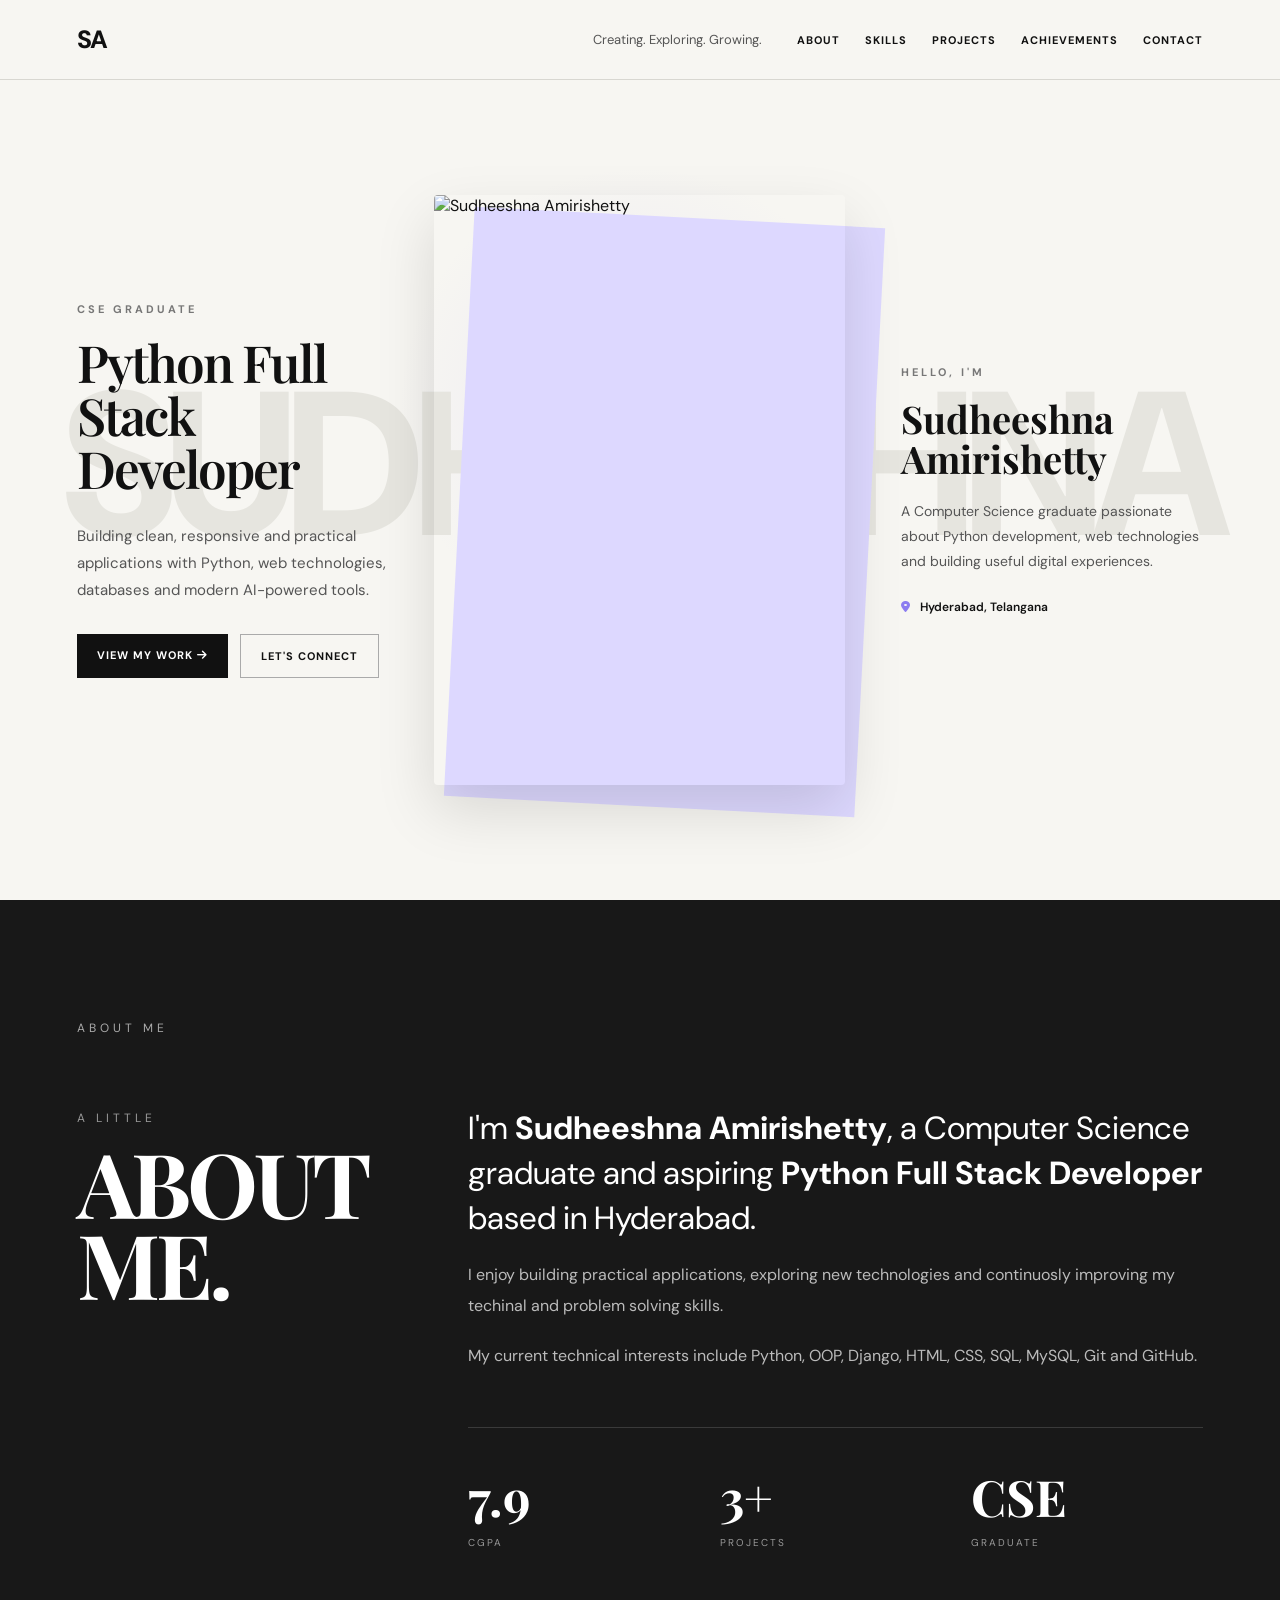
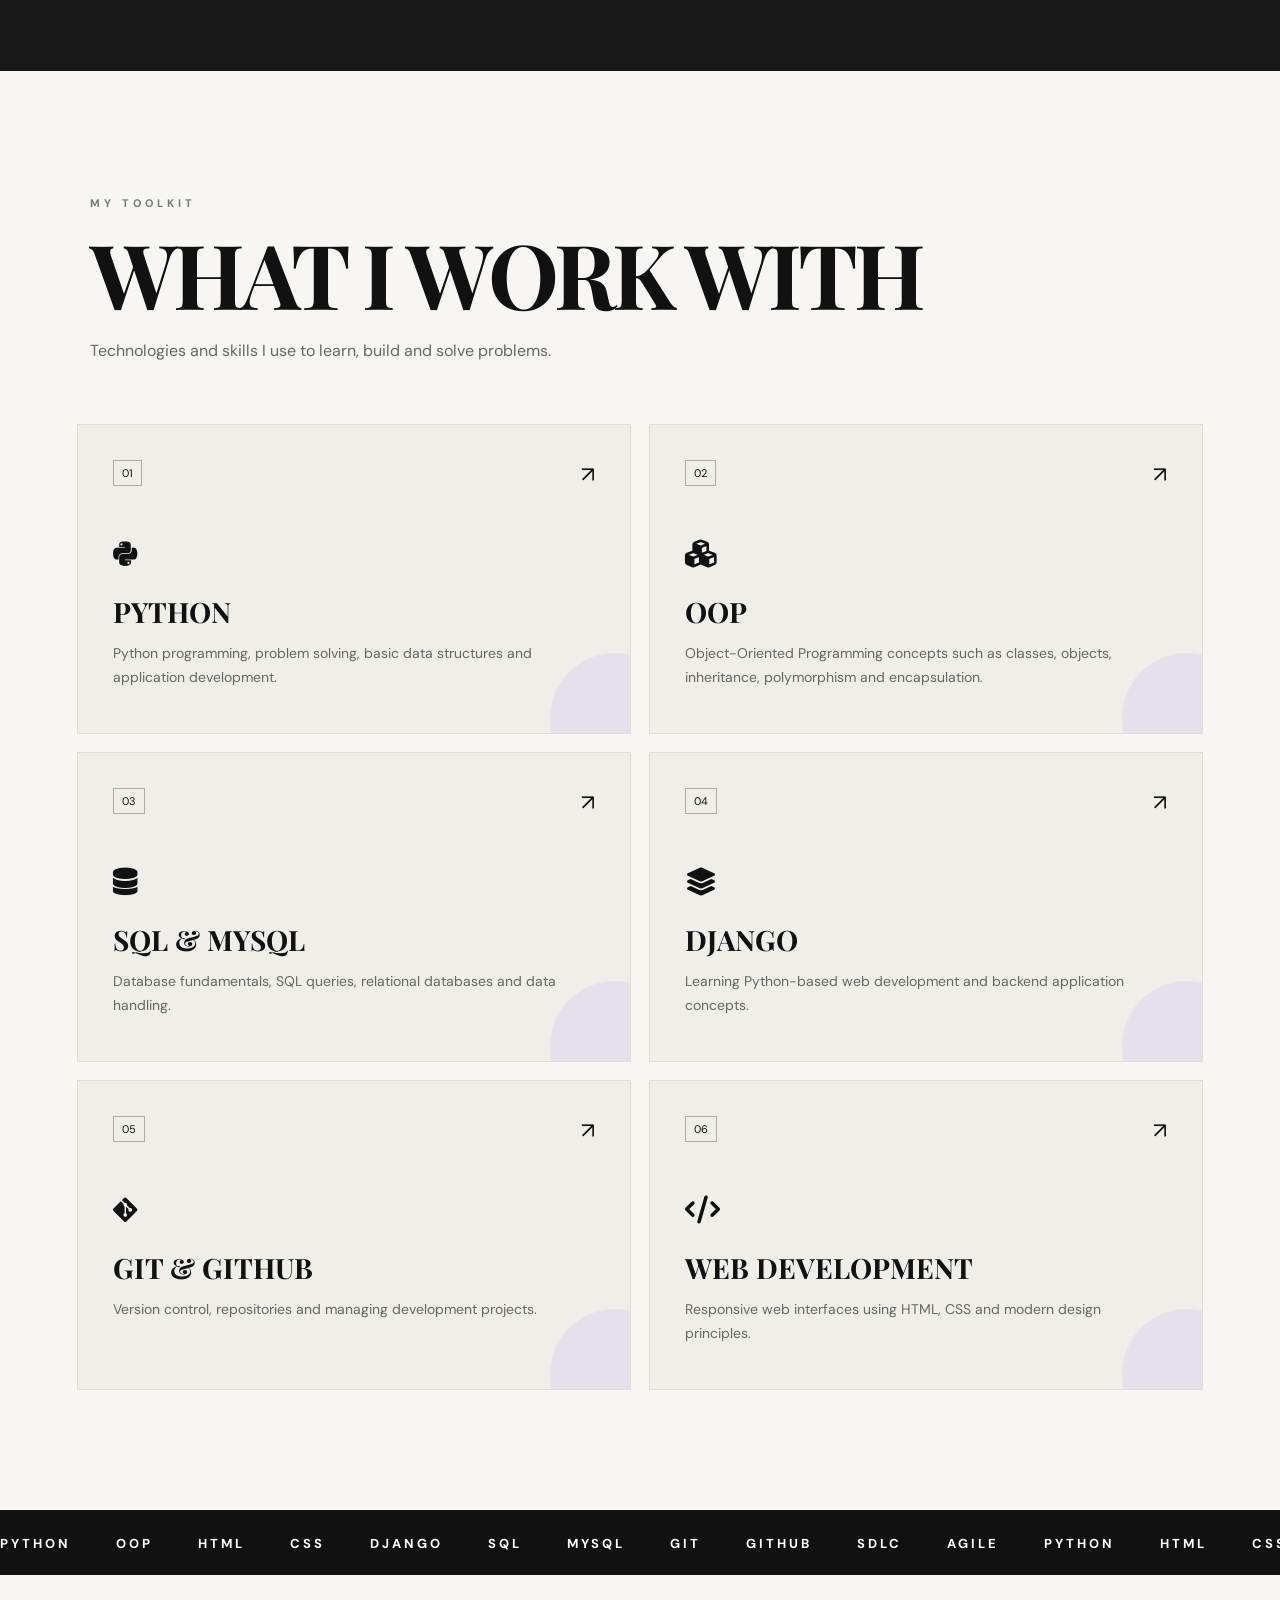
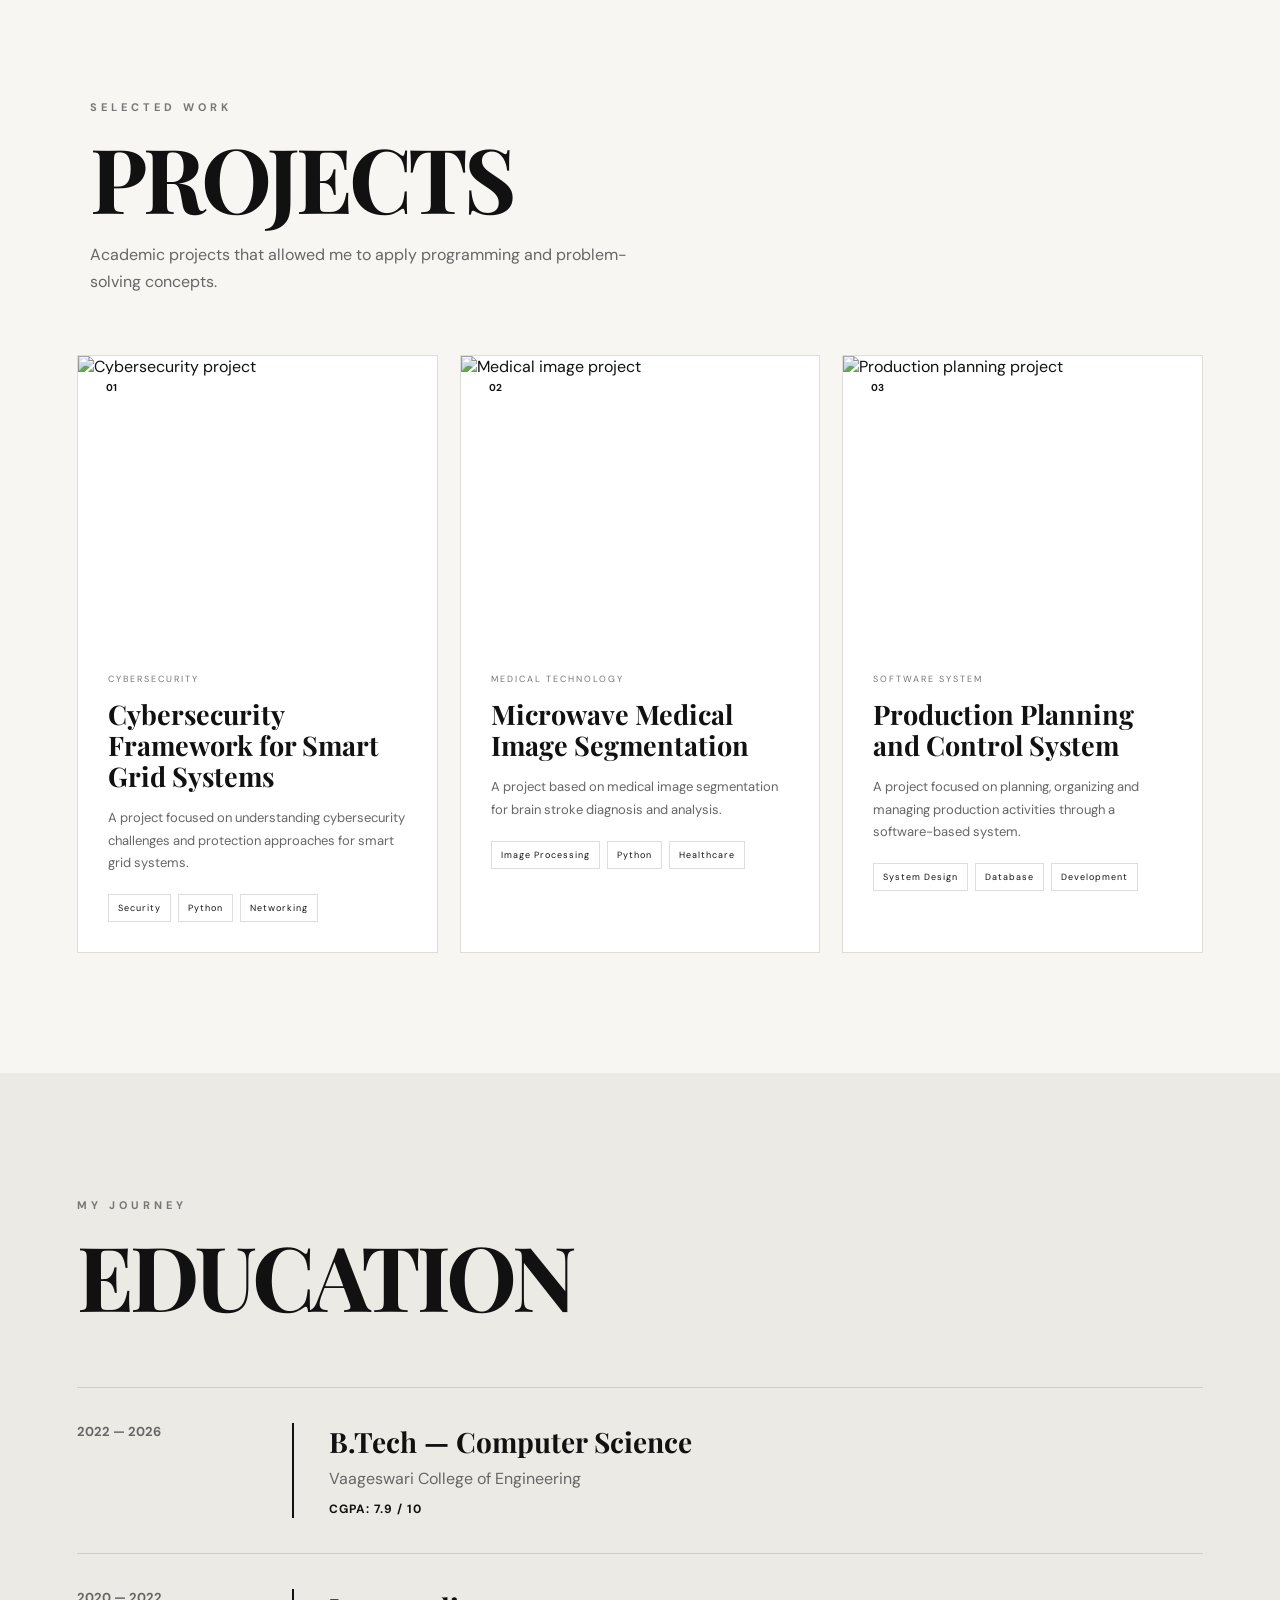
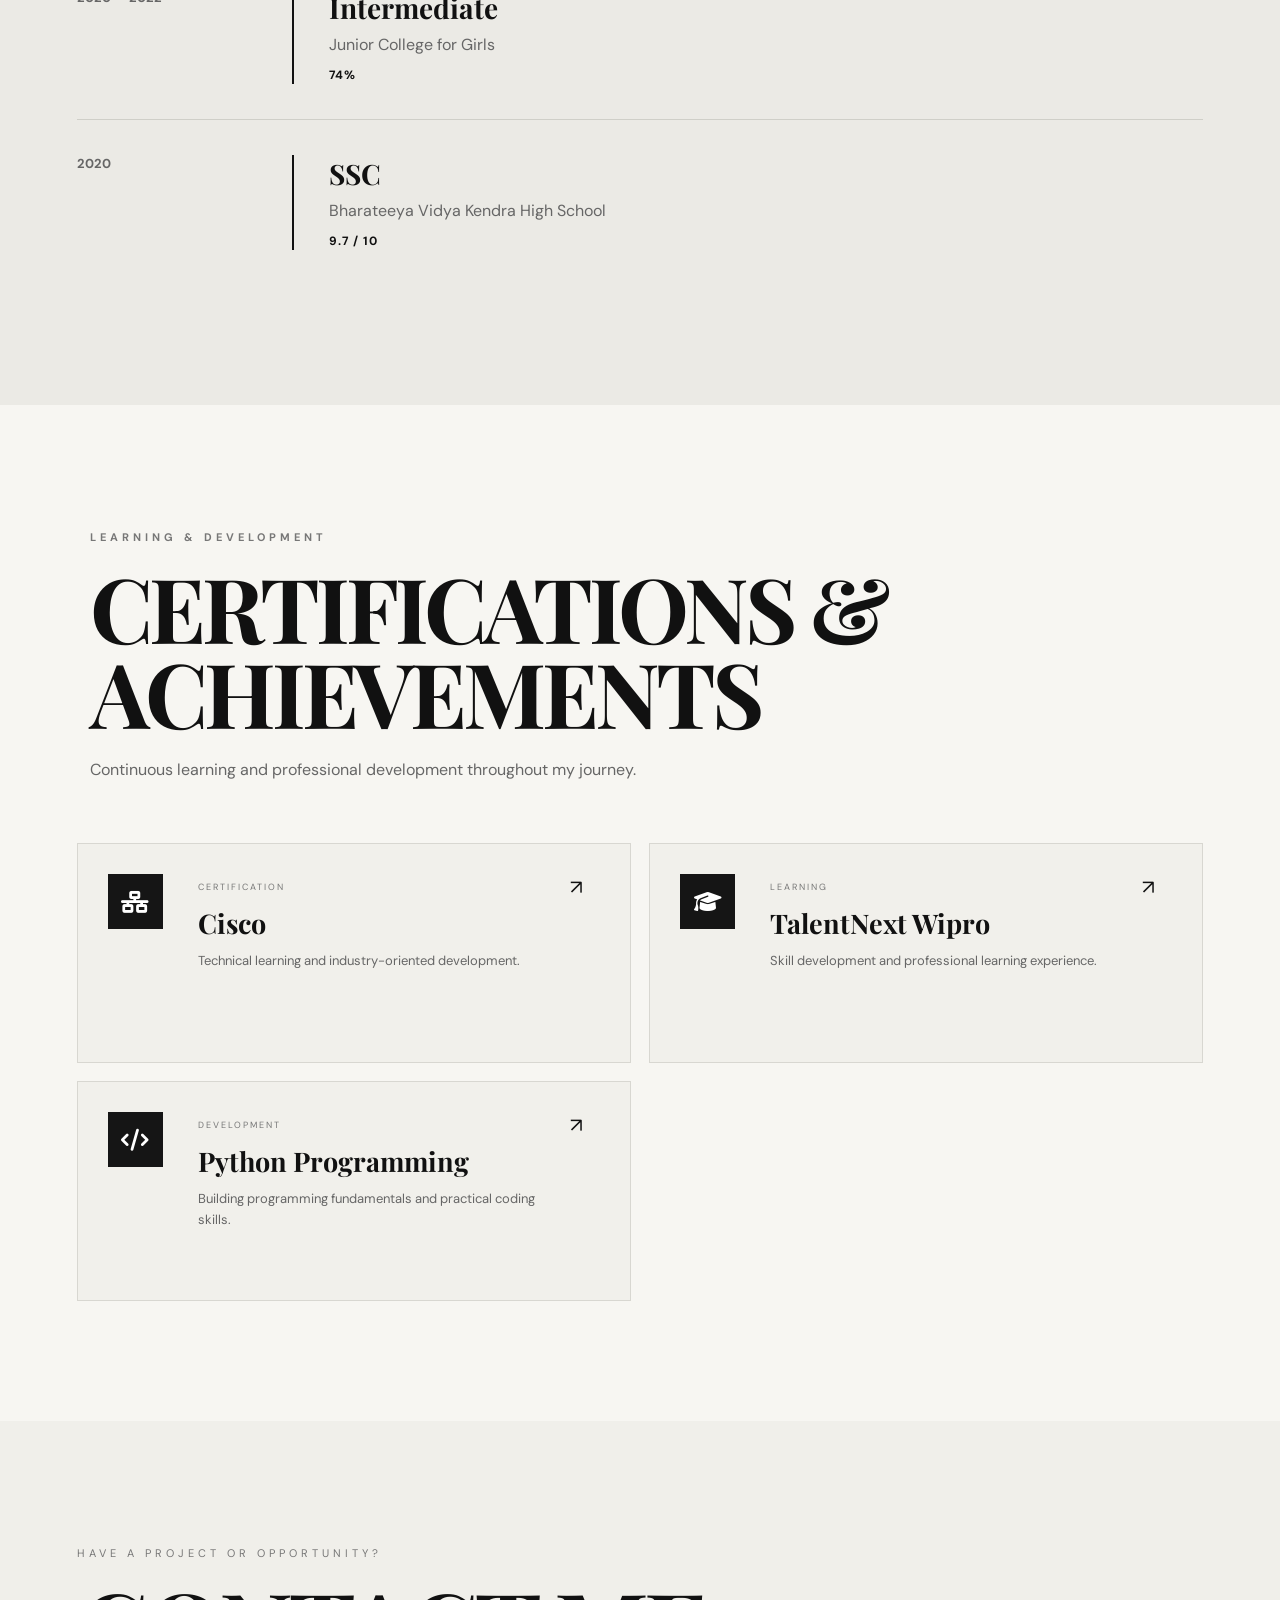
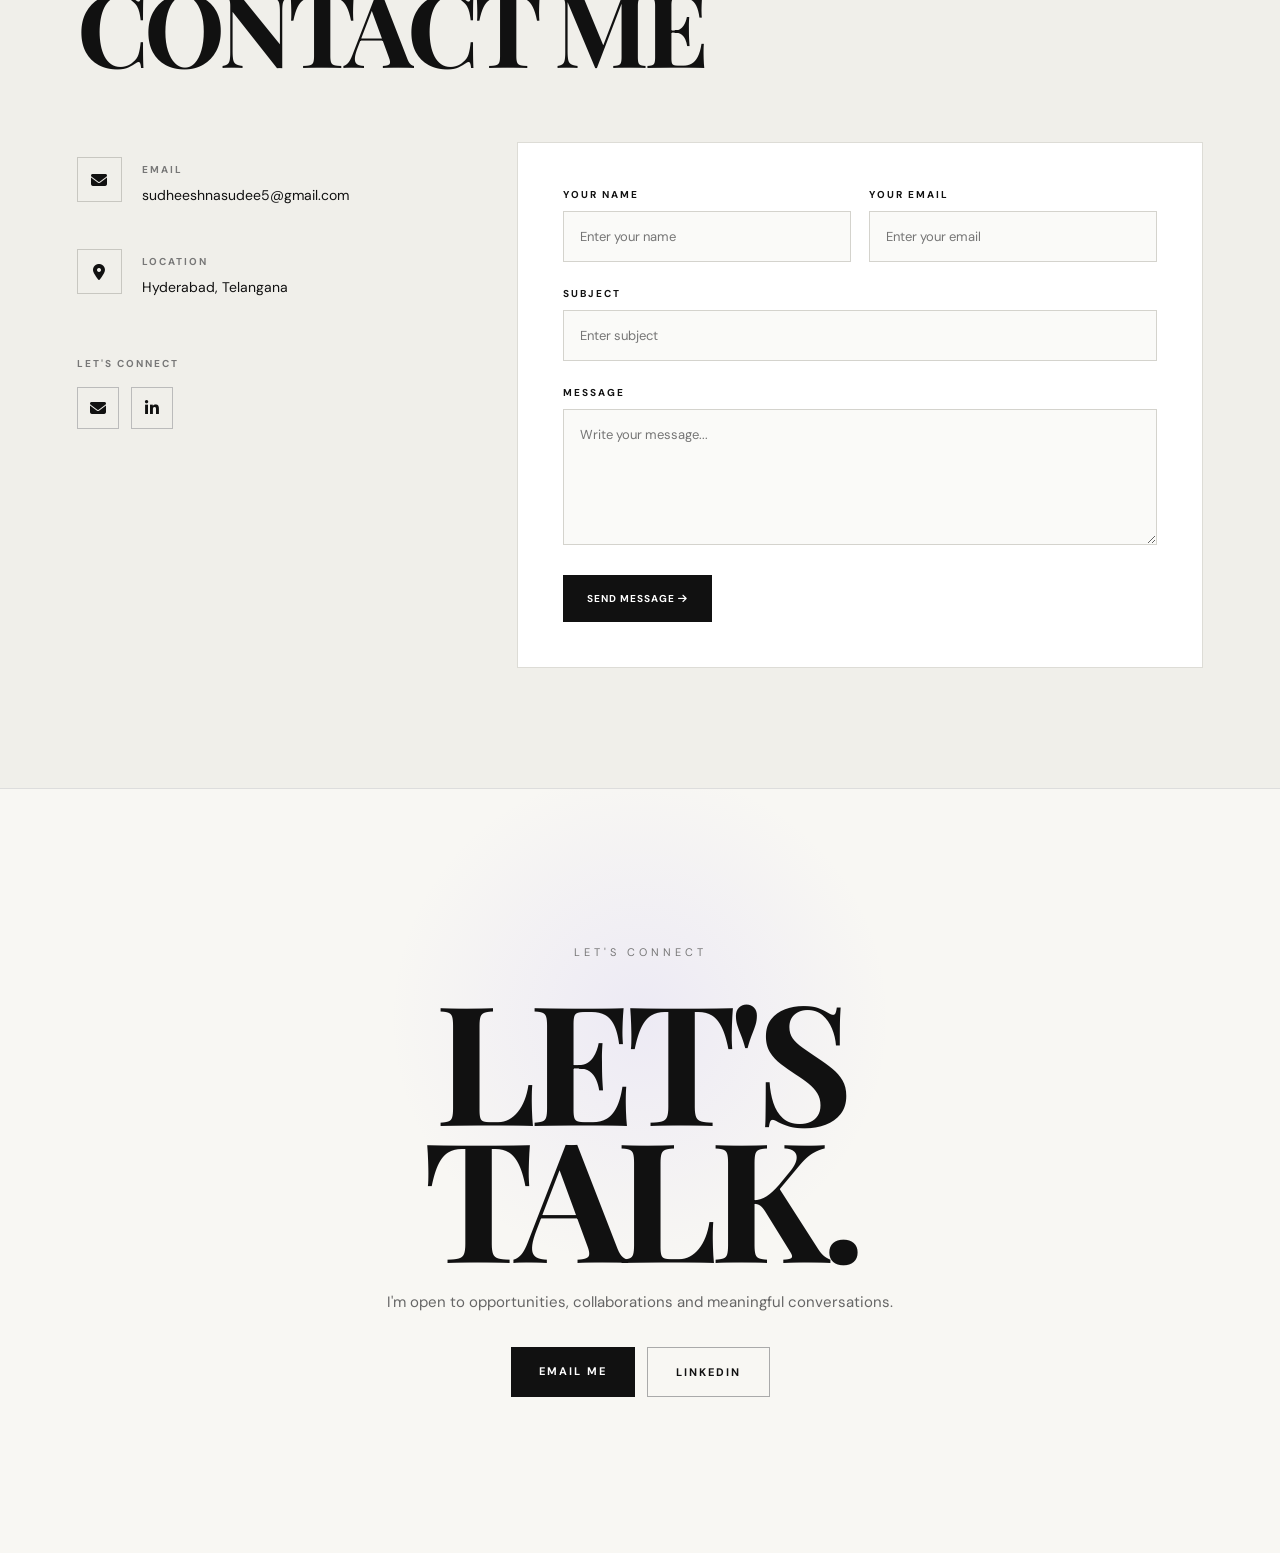
==== index.html @ 381ff226 "Rename Index.html to index.html" ====
<!DOCTYPE html>
<html lang="en">

<head>
    <meta charset="UTF-8">

    <meta name="viewport"
          content="width=device-width, initial-scale=1.0">

    <meta name="description"
          content="Sudheeshna Amirishetty - CSE Graduate and Python Full Stack Developer Portfolio">

    <title>Sudheeshna Amirishetty | Portfolio</title>

    <!-- Professional Google Fonts -->
    <link rel="preconnect" href="https://fonts.googleapis.com">
    <link rel="preconnect" href="https://fonts.gstatic.com" crossorigin>

    <link href="https://fonts.googleapis.com/css2?family=DM+Sans:wght@400;500;600;700&family=Playfair+Display:wght@500;600;700&display=swap"
          rel="stylesheet">

    <!-- Icons -->
    <link rel="stylesheet"
          href="https://cdnjs.cloudflare.com/ajax/libs/font-awesome/6.5.2/css/all.min.css">

    <!-- CSS -->
    <link rel="stylesheet" href="style.css">
</head>


<body>


<!-- =========================================================
     WELCOME SCREEN
========================================================= -->

<div class="welcome-screen">

    <div class="welcome-content">

        <span class="welcome-small">
            HELLO THERE
        </span>

        <h1>
            WELCOME
        </h1>

        <p>
            TO MY DIGITAL WORLD
        </p>

        <div class="welcome-line"></div>

    </div>

</div>



<!-- =========================================================
     NAVIGATION
========================================================= -->

<header class="navbar">

    <div class="logo">
        SA
    </div>

    <div class="nav-tagline">
        Creating. Exploring. Growing.
    </div>

    <nav>

        <a href="#about">
            ABOUT
        </a>

        <a href="#skills">
            SKILLS
        </a>

        <a href="#projects">
            PROJECTS
        </a>

        <a href="#certifications">
            ACHIEVEMENTS
        </a>

        <a href="#contact">
            CONTACT
        </a>

    </nav>

</header>



<main>


<!-- =========================================================
     HERO
========================================================= -->

<section class="hero" id="home">

    <div class="hero-background-name">
        SUDHEESHNA
    </div>


    <div class="hero-left">

        <span class="eyebrow">
            CSE GRADUATE
        </span>

        <h2>
            Python Full Stack
            <br>
            Developer
        </h2>

        <p>
            Building clean, responsive and practical 
            applications with Python, web technologies, databases and
            modern AI-powered tools.
        </p>

        <div class="hero-buttons">

            <a href="#projects" class="primary-button">
                VIEW MY WORK
                <i class="fa-solid fa-arrow-right"></i>
            </a>

            <a href="#contact" class="outline-button">
                LET'S CONNECT
            </a>

        </div>

    </div>



    <!-- YOUR PHOTO -->

    <div class="hero-photo">

        <div class="photo-decoration"></div>

        <img src="images/profile.jpg"
             alt="Sudheeshna Amirishetty">

    </div>



    <div class="hero-right">

        <span class="hello-text">
            HELLO, I'M
        </span>

        <h3>
            Sudheeshna
            <br>
            Amirishetty
        </h3>

        <p>
            A Computer Science graduate passionate about
            Python development, web technologies and
            building useful digital experiences.
        </p>

        <div class="location">

            <i class="fa-solid fa-location-dot"></i>

            <span>
                Hyderabad, Telangana
            </span>

        </div>

    </div>

</section>



<!-- =========================================================
     ABOUT
========================================================= -->

<section class="about section-dark" id="about">

    <div class="section-label">
        ABOUT ME
    </div>


    <div class="about-content">

        <div class="about-title">

            <span>
                A LITTLE
            </span>

            <h2>
                ABOUT
                <br>
                ME.
            </h2>

        </div>


        <div class="about-text">

            <p class="about-main">

                I'm <strong>Sudheeshna Amirishetty</strong>,
                a Computer Science graduate and aspiring
                <strong>Python Full Stack Developer</strong>
                based in Hyderabad.

            </p>

            <p>

                I enjoy building practical applications,
                exploring new technologies and continuosly
                improving my techinal and problem solving skills.
            
            </p>

            <p>

                My current technical interests include
                Python, OOP, Django, HTML, CSS, SQL, MySQL,
                Git and GitHub.

            </p>


            <div class="about-stats">

                <div class="stat">

                    <strong>
                        7.9
                    </strong>

                    <span>
                        CGPA
                    </span>

                </div>


                <div class="stat">

                    <strong>
                        3+
                    </strong>

                    <span>
                        PROJECTS
                    </span>

                </div>


                <div class="stat">

                    <strong>
                        CSE
                    </strong>

                    <span>
                        GRADUATE
                    </span>

                </div>

            </div>

        </div>

    </div>

</section>



<!-- =========================================================
     WHAT I WORK WITH
========================================================= -->

<section class="skills section-light" id="skills">

    <div class="section-heading">

        <span>
            MY TOOLKIT
        </span>

        <h2>
            WHAT I WORK WITH
        </h2>

        <p>
            Technologies and skills I use to learn,
            build and solve problems.
        </p>

    </div>


    <div class="skills-grid">


        <article class="skill-card">

            <div class="card-number">
                01
            </div>

            <div class="skill-icon">
                <i class="fa-brands fa-python"></i>
            </div>

            <h3>
                PYTHON
            </h3>

            <p>
                Python programming, problem solving,
                basic data structures and application
                development.
            </p>

            <span class="card-arrow">
                ↗
            </span>

        </article>



        <article class="skill-card">

    <div class="card-number">
        02
    </div>

    <div class="skill-icon">
        <i class="fa-solid fa-cubes"></i>
    </div>

    <h3>
        OOP
    </h3>

    <p>
        Object-Oriented Programming concepts
        such as classes, objects, inheritance,
        polymorphism and encapsulation.
    </p>

    <span class="card-arrow">
        ↗
    </span>

</article>
        
        <article class="skill-card">

            <div class="card-number">
                03
            </div>

            <div class="skill-icon">
                <i class="fa-solid fa-database"></i>
            </div>

            <h3>
                SQL & MYSQL
            </h3>

            <p>
                Database fundamentals, SQL queries,
                relational databases and data handling.
            </p>

            <span class="card-arrow">
                ↗
            </span>

        </article>



        <article class="skill-card">

            <div class="card-number">
                04
            </div>

            <div class="skill-icon">
                <i class="fa-solid fa-layer-group"></i>
            </div>

            <h3>
                DJANGO
            </h3>

            <p>
                Learning Python-based web development
                and backend application concepts.
            </p>

            <span class="card-arrow">
                ↗
            </span>

        </article>



        <article class="skill-card">

            <div class="card-number">
                05
            </div>

            <div class="skill-icon">
                <i class="fa-brands fa-git-alt"></i>
            </div>

            <h3>
                GIT & GITHUB
            </h3>

            <p>
                Version control, repositories and
                managing development projects.
            </p>

            <span class="card-arrow">
                ↗
            </span>

        </article>



        <article class="skill-card">

            <div class="card-number">
                06
            </div>

            <div class="skill-icon">
                <i class="fa-solid fa-code"></i>
            </div>

            <h3>
                WEB DEVELOPMENT
            </h3>

            <p>
                Responsive web interfaces using HTML,
                CSS and modern design principles.
            </p>

            <span class="card-arrow">
                ↗
            </span>

        </article>
    
    </div>

</section>



<!-- =========================================================
     SKILLS MARQUEE
========================================================= -->

<section class="tech-strip">

    <div class="marquee">

        <span>PYTHON</span>
        <span>OOP</span>
        <span>HTML</span>
        <span>CSS</span>
        <span>DJANGO</span>
        <span>SQL</span>
        <span>MYSQL</span>
        <span>GIT</span>
        <span>GITHUB</span>
        <span>SDLC</span>
        <span>AGILE</span>

        <span>PYTHON</span>
        <span>HTML</span>
        <span>CSS</span>
        <span>DJANGO</span>
        <span>SQL</span>
        <span>MYSQL</span>

    </div>

</section>



<!-- =========================================================
     PROJECTS
========================================================= -->

<section class="projects section-light" id="projects">

    <div class="section-heading">

        <span>
            SELECTED WORK
        </span>

        <h2>
            PROJECTS
        </h2>

        <p>
            Academic projects that allowed me to apply
            programming and problem-solving concepts.
        </p>

    </div>


    <div class="projects-grid">


        <!-- PROJECT 1 -->

        <article class="project-card">

            <div class="project-image">

                <img
                    src="https://images.unsplash.com/photo-1563013544-824ae1b704d3?auto=format&fit=crop&w=1200&q=80"
                    alt="Cybersecurity project">

                <span class="project-number">
                    01
                </span>

            </div>

            <div class="project-content">

                <span>
                    CYBERSECURITY
                </span>

                <h3>
                    Cybersecurity Framework
                    for Smart Grid Systems
                </h3>

                <p>
                    A project focused on understanding
                    cybersecurity challenges and protection
                    approaches for smart grid systems.
                </p>

                <div class="project-tags">

                    <span>
                        Security
                    </span>

                    <span>
                        Python
                    </span>

                    <span>
                        Networking
                    </span>

                </div>

            </div>

        </article>



        <!-- PROJECT 2 -->

        <article class="project-card">

            <div class="project-image">

                <img
                    src="https://images.unsplash.com/photo-1576091160399-112ba8d25d1d?auto=format&fit=crop&w=1200&q=80"
                    alt="Medical image project">

                <span class="project-number">
                    02
                </span>

            </div>

            <div class="project-content">

                <span>
                    MEDICAL TECHNOLOGY
                </span>

                <h3>
                    Microwave Medical Image
                    Segmentation
                </h3>

                <p>
                    A project based on medical image
                    segmentation for brain stroke diagnosis
                    and analysis.
                </p>

                <div class="project-tags">

                    <span>
                        Image Processing
                    </span>

                    <span>
                        Python
                    </span>

                    <span>
                        Healthcare
                    </span>

                </div>

            </div>

        </article>



        <!-- PROJECT 3 -->

        <article class="project-card">

            <div class="project-image">

                <img
                    src="https://images.unsplash.com/photo-1454165804606-c3d57bc86b40?auto=format&fit=crop&w=1200&q=80"
                    alt="Production planning project">

                <span class="project-number">
                    03
                </span>

            </div>

            <div class="project-content">

                <span>
                    SOFTWARE SYSTEM
                </span>

                <h3>
                    Production Planning
                    and Control System
                </h3>

                <p>
                    A project focused on planning,
                    organizing and managing production
                    activities through a software-based system.
                </p>

                <div class="project-tags">

                    <span>
                        System Design
                    </span>

                    <span>
                        Database
                    </span>

                    <span>
                        Development
                    </span>

                </div>

            </div>

        </article>

    </div>

</section>



<!-- =========================================================
     EDUCATION
========================================================= -->

<section class="education">

    <div class="education-inner">

        <div class="section-heading left-heading">

            <span>
                MY JOURNEY
            </span>

            <h2>
                EDUCATION
            </h2>

        </div>


        <div class="education-timeline">


            <div class="education-item">

                <div class="education-year">
                    2022 — 2026
                </div>

                <div class="education-line"></div>

                <div>

                    <h3>
                        B.Tech — Computer Science
                    </h3>

                    <p>
                        Vaageswari College of Engineering
                    </p>

                    <strong>
                        CGPA: 7.9 / 10
                    </strong>

                </div>

            </div>



            <div class="education-item">

                <div class="education-year">
                    2020 — 2022
                </div>

                <div class="education-line"></div>

                <div>

                    <h3>
                        Intermediate
                    </h3>

                    <p>
                        Junior College for Girls
                    </p>

                    <strong>
                        74%
                    </strong>

                </div>

            </div>



            <div class="education-item">

                <div class="education-year">
                    2020
                </div>

                <div class="education-line"></div>

                <div>

                    <h3>
                        SSC
                    </h3>

                    <p>
                        Bharateeya Vidya Kendra High School
                    </p>

                    <strong>
                        9.7 / 10
                    </strong>

                </div>

            </div>

        </div>

    </div>

</section>



<!-- =========================================================
     CERTIFICATIONS
========================================================= -->

<section class="certifications section-light" id="certifications">

    <div class="section-heading">

        <span>
            LEARNING & DEVELOPMENT
        </span>

        <h2>
            CERTIFICATIONS &
            <br>
            ACHIEVEMENTS
        </h2>

        <p>
            Continuous learning and professional development
            throughout my journey.
        </p>

    </div>


    <div class="certificate-grid">

        <!-- CISCO -->

        <article class="certificate-card">

            <div class="certificate-icon">
                <i class="fa-solid fa-network-wired"></i>
            </div>

            <div>

                <span>
                    CERTIFICATION
                </span>

                <h3>
                    Cisco
                </h3>

                <p>
                    Technical learning and industry-oriented
                    development.
                </p>

            </div>

            <span class="certificate-arrow">
                ↗
            </span>

        </article>



        <!-- TALENTNEXT WIPRO-->

        <article class="certificate-card">

            <div class="certificate-icon">
                <i class="fa-solid fa-graduation-cap"></i>
            </div>

            <div>

                <span>
                    LEARNING
                </span>

                <h3>
                    TalentNext Wipro
                </h3>

                <p>
                    Skill development and professional
                    learning experience.
                </p>

            </div>

            <span class="certificate-arrow">
                ↗
            </span>

        </article>



        <!-- PYTHON -->

        <article class="certificate-card">

            <div class="certificate-icon">
                <i class="fa-solid fa-code"></i>
            </div>

            <div>

                <span>
                    DEVELOPMENT
                </span>

                <h3>
                    Python Programming
                </h3>

                <p>
                    Building programming fundamentals and
                    practical coding skills.
                </p>

            </div>

            <span class="certificate-arrow">
                ↗
            </span>

        </article>

    </div>

</section>



<!-- =========================================================
     CONTACT
========================================================= -->

<section class="contact-section" id="contact">

    <div class="contact-heading">

        <span>
            HAVE A PROJECT OR OPPORTUNITY?
        </span>

        <h2>
            CONTACT ME
        </h2>

    </div>


    <div class="contact-container">


        <!-- CONTACT INFORMATION -->

        <div class="contact-info">


            <div class="contact-item">

                <div class="contact-icon">
                    <i class="fa-solid fa-envelope"></i>
                </div>

                <div>

                    <span>
                        EMAIL
                    </span>

                    <p>
                        <a href="mailto:sudheeshnasudee5@gmail.com">
                            sudheeshnasudee5@gmail.com
                        </a>
                    </p>

                </div>

            </div>

            <div class="contact-item">

                <div class="contact-icon">
                    <i class="fa-solid fa-location-dot"></i>
                </div>

                <div>

                    <span>
                        LOCATION
                    </span>

                    <p>
                        Hyderabad, Telangana
                    </p>

                </div>

            </div>



            <!-- SOCIAL LINKS -->

            <div class="social-area">

                <span>
                    LET'S CONNECT
                </span>

                <div class="social-links">

                    <a href="mailto:sudheeshnasudee5@gmail.com"
                       aria-label="Email">

                        <i class="fa-solid fa-envelope"></i>

                    </a>


                    <a href="https://www.linkedin.com/in/amirishetty-sudheeshna-00aa143a2"
                       target="_blank"
                       aria-label="LinkedIn">

                        <i class="fa-brands fa-linkedin-in"></i>

                    </a>

                </div>

            </div>

        </div>



        <!-- CONTACT FORM -->

        <div class="contact-form-box">

            <form action="mailto:sudheeshnasudee5@gmail.com"
                  method="post"
                  enctype="text/plain">


                <div class="form-row">

                    <div class="form-group">

                        <label>
                            YOUR NAME
                        </label>

                        <input type="text"
                               name="name"
                               placeholder="Enter your name"
                               required>

                    </div>


                    <div class="form-group">

                        <label>
                            YOUR EMAIL
                        </label>

                        <input type="email"
                               name="email"
                               placeholder="Enter your email"
                               required>

                    </div>

                </div>



                <div class="form-group">

                    <label>
                        SUBJECT
                    </label>

                    <input type="text"
                           name="subject"
                           placeholder="Enter subject"
                           required>

                </div>



                <div class="form-group">

                    <label>
                        MESSAGE
                    </label>

                    <textarea name="message"
                              rows="6"
                              placeholder="Write your message..."
                              required></textarea>

                </div>



                <button type="submit"
                        class="send-button">

                    SEND MESSAGE
                    <i class="fa-solid fa-arrow-right"></i>

                </button>

            </form>

        </div>

    </div>

</section>



<!-- =========================================================
     CONNECTION
========================================================= -->

<section class="connection">

    <span class="connection-small">
        LET'S CONNECT
    </span>

    <h2>
        LET'S<br>
        TALK.
    </h2>

    <p>
        I'm open to opportunities, collaborations
        and meaningful conversations.
    </p>


    <div class="connection-buttons">

        <a href="mailto:sudheeshnasudee5@gmail.com"
           class="connection-button">

            EMAIL ME

        </a>


        <a href="https://www.linkedin.com/in/amirishetty-sudheeshna-00aa143a2"
           target="_blank"
           class="connection-outline">

            LINKEDIN

        </a>

    </div>

</section>



</main>

</body>

</html>
---- style.css ----
/* =========================================================
   ROOT
========================================================= */

:root {

    --white: #ffffff;

    --cream: #f7f6f2;

    --soft: #efeee9;

    --light: #e8e7e2;

    --black: #111111;

    --dark: #171717;

    --gray: #666666;

    --border: #d8d7d1;

    --accent: #9b8cff;

    --accent-soft: #ddd8ff;

    --serif: "Playfair Display", Georgia, serif;

    --sans: "DM Sans", Arial, sans-serif;

}



/* =========================================================
   RESET
========================================================= */

* {

    margin: 0;

    padding: 0;

    box-sizing: border-box;

}



html {

    scroll-behavior: smooth;

}



body {

    font-family: var(--sans);

    background: var(--cream);

    color: var(--black);

    overflow-x: hidden;

}



img {

    max-width: 100%;

    display: block;

}



a {

    color: inherit;

    text-decoration: none;

}



button,
input,
textarea {

    font-family: inherit;

}



/* =========================================================
   WELCOME SCREEN
========================================================= */

.welcome-screen {

    position: fixed;

    inset: 0;

    z-index: 9999;

    background: #f8f7f3;

    display: flex;

    align-items: center;

    justify-content: center;

    animation: welcomeOut 0.5s ease forwards;

    animation-delay: 2.0s;

}



.welcome-content {

    text-align: center;

    animation: welcomeIn 1s ease;

}



.welcome-small {

    display: block;

    font-size: 11px;

    letter-spacing: 5px;

    margin-bottom: 20px;

    color: #555;

}



.welcome-content h1 {

    font-family: var(--serif);

    font-size: clamp(60px, 10vw, 145px);

    font-weight: 600;

    line-height: 0.9;

    letter-spacing: -5px;

}



.welcome-content p {

    margin-top: 25px;

    letter-spacing: 7px;

    font-size: 12px;

    color: #555;

}



.welcome-line {

    width: 90px;

    height: 1px;

    background: #222;

    margin: 25px auto 0;

    animation: lineGrow 1s ease forwards;

}



@keyframes welcomeIn {

    from {

        opacity: 0;

        transform: translateY(20px);

    }

    to {

        opacity: 1;

        transform: translateY(0);

    }

}



@keyframes lineGrow {

    from {

        width: 0;

    }

    to {

        width: 90px;

    }

}



@keyframes welcomeOut {

    to {

        opacity: 0;

        visibility: hidden;

        pointer-events: none;

    }

}



/* =========================================================
   NAVBAR
========================================================= */

.navbar {

    height: 80px;

    display: flex;

    align-items: center;

    justify-content: space-between;

    padding: 0 6vw;

    border-bottom: 1px solid var(--border);

    background: rgba(247,246,242,0.94);

    position: sticky;

    top: 0;

    z-index: 100;

    backdrop-filter: blur(12px);

}



.logo {

    font-size: 25px;

    font-weight: 800;

    letter-spacing: -2px;

}



.nav-tagline {

    font-size: 13px;

    color: #555;

    margin-left: auto;

    margin-right: 35px;

}



.navbar nav {

    display: flex;

    gap: 25px;

}



.navbar nav a {

    font-size: 11px;

    font-weight: 700;

    letter-spacing: 1px;

    position: relative;

}



.navbar nav a::after {

    content: "";

    position: absolute;

    left: 0;

    bottom: -6px;

    width: 0;

    height: 1px;

    background: #111;

    transition: 0.3s;

}



.navbar nav a:hover::after {

    width: 100%;

}



/* =========================================================
   HERO
========================================================= */

.hero {

    min-height: calc(100vh - 80px);

    position: relative;

    display: grid;

    grid-template-columns: 1fr 1.15fr 1fr;

    align-items: center;

    padding: 70px 6vw;

    overflow: hidden;

    background:

        radial-gradient(
            circle at 50% 40%,
            rgba(155,140,255,0.13),
            transparent 30%
        ),

        var(--cream);

}



.hero-background-name {

    position: absolute;

    top: 47%;

    left: 50%;

    transform: translate(-50%, -50%);

    font-size: clamp(90px, 16vw, 250px);

    font-weight: 800;

    letter-spacing: -12px;

    white-space: nowrap;

    color: #e6e5df;

    z-index: 0;

    user-select: none;

    animation: nameFloat 8s ease-in-out infinite;

}



@keyframes nameFloat {

    0%,
    100% {

        transform: translate(-50%, -50%);

    }

    50% {

        transform: translate(-50%, calc(-50% - 10px));

    }

}



.hero-left,
.hero-right,
.hero-photo {

    position: relative;

    z-index: 2;

}



.hero-left {

    padding-right: 30px;

    animation: slideLeft 1s ease 1.5s both;

}



.eyebrow,
.hello-text {

    display: block;

    font-size: 11px;

    font-weight: 700;

    letter-spacing: 3px;

    color: #777;

    margin-bottom: 20px;

}



.hero-left h2 {

    font-family: var(--serif);

    font-size: clamp(38px, 4vw, 64px);

    line-height: 1.03;

    font-weight: 600;

    letter-spacing: -2px;

}



.hero-left p {

    max-width: 390px;

    margin-top: 28px;

    color: #555;

    font-size: 15px;

    line-height: 1.8;

}



.hero-buttons {

    display: flex;

    flex-wrap: wrap;

    gap: 12px;

    margin-top: 30px;

}



.primary-button,
.outline-button {

    padding: 14px 20px;

    font-size: 11px;

    font-weight: 700;

    letter-spacing: 1px;

    transition: 0.3s;

}



.primary-button {

    background: #111;

    color: white;

}



.primary-button:hover {

    transform: translateY(-4px);

    box-shadow: 0 12px 30px rgba(0,0,0,0.15);

}



.outline-button {

    border: 1px solid #aaa;

}



.outline-button:hover {

    background: #111;

    color: white;

}



.hero-photo {

    width: min(420px, 100%);

    margin: auto;

    animation: photoIn 1.1s ease 1.5s both;

}



.hero-photo img {

    width: 100%;

    height: 590px;

    object-fit: cover;

    object-position: center;

    filter: grayscale(12%);

    position: relative;

    z-index: 2;

    border-radius: 4px;

    box-shadow: 0 25px 60px rgba(0,0,0,0.13);

}



.photo-decoration {

    position: absolute;

    width: 100%;

    height: 100%;

    background: var(--accent-soft);

    top: 22px;

    left: 25px;

    z-index: 1;

    transform: rotate(3deg);

}



.hero-right {

    padding-left: 55px;

    animation: slideRight 1s ease 1.5s both;

}



.hero-right h3 {

    font-family: var(--serif);

    font-size: 38px;

    line-height: 1.05;

}



.hero-right p {

    color: #555;

    font-size: 14px;

    line-height: 1.8;

    margin-top: 20px;

    max-width: 330px;

}



.location {

    display: flex;

    align-items: center;

    gap: 10px;

    margin-top: 25px;

    font-size: 12px;

    font-weight: 600;

}



.location i {

    color: #8c7df0;

}



@keyframes slideLeft {

    from {

        opacity: 0;

        transform: translateX(-40px);

    }

    to {

        opacity: 1;

        transform: translateX(0);

    }

}



@keyframes slideRight {

    from {

        opacity: 0;

        transform: translateX(40px);

    }

    to {

        opacity: 1;

        transform: translateX(0);

    }

}



@keyframes photoIn {

    from {

        opacity: 0;

        transform: translateY(40px) scale(0.96);

    }

    to {

        opacity: 1;

        transform: translateY(0) scale(1);

    }

}



/* =========================================================
   COMMON SECTION
========================================================= */

section {

    scroll-margin-top: 80px;

}



.section-light {

    background: var(--cream);

    padding: 120px 6vw;

}



.section-dark {

    background: #181818;

    color: white;

    padding: 120px 6vw;

}



.section-heading {

    max-width: 1100px;

    margin: 0 auto 60px;

}



.section-heading > span {

    font-size: 11px;

    letter-spacing: 4px;

    font-weight: 700;

    color: #777;

}



.section-heading h2 {

    font-family: var(--serif);

    font-size: clamp(48px, 7vw, 95px);

    line-height: 0.95;

    letter-spacing: -4px;

    margin-top: 18px;

}



.section-heading p {

    margin-top: 22px;

    max-width: 550px;

    color: #666;

    line-height: 1.7;

}



/* =========================================================
   ABOUT
========================================================= */

.about-content {

    max-width: 1200px;

    margin: auto;

    display: grid;

    grid-template-columns: 0.7fr 1.8fr;

    gap: 100px;

    align-items: start;

}



.section-label {

    max-width: 1200px;

    margin: 0 auto 70px;

    font-size: 12px;

    letter-spacing: 4px;

    color: #aaa;

}



.about-title span {

    font-size: 12px;

    letter-spacing: 4px;

    color: #999;

}



.about-title h2 {

    font-family: var(--serif);

    font-size: clamp(55px, 7vw, 100px);

    line-height: 0.9;

    margin-top: 15px;

    letter-spacing: -4px;

}



.about-text {

    max-width: 750px;

}



.about-text p {

    color: #bbb;

    font-size: 16px;

    line-height: 1.9;

    margin-bottom: 20px;

}



.about-text .about-main {

    color: white;

    font-size: clamp(22px, 2.5vw, 34px);

    line-height: 1.4;

}



.about-text strong {

    color: white;

}



.about-stats {

    display: grid;

    grid-template-columns: repeat(3,1fr);

    gap: 20px;

    margin-top: 55px;

    border-top: 1px solid #3a3a3a;

    padding-top: 35px;

}



.stat strong {

    display: block;

    font-family: var(--serif);

    font-size: 50px;

}



.stat span {

    font-size: 10px;

    letter-spacing: 2px;

    color: #999;

}



/* =========================================================
   SKILLS
========================================================= */

.skills-grid {

    max-width: 1200px;

    margin: auto;

    display: grid;

    grid-template-columns: repeat(2,1fr);

    gap: 18px;

}



.skill-card {

    min-height: 310px;

    background: #efeee9;

    border: 1px solid #deddd7;

    padding: 35px;

    position: relative;

    transition: 0.45s;

    overflow: hidden;

}



.skill-card::before {

    content: "";

    position: absolute;

    width: 130px;

    height: 130px;

    border-radius: 50%;

    background: rgba(155,140,255,0.13);

    right: -50px;

    bottom: -50px;

    transition: 0.5s;

}



.skill-card:hover {

    background: white;

    transform: translateY(-8px);

    box-shadow: 0 20px 50px rgba(0,0,0,0.08);

}



.skill-card:hover::before {

    transform: scale(2.5);

}



.card-number {

    font-size: 11px;

    border: 1px solid #aaa;

    display: inline-flex;

    padding: 5px 8px;

}



.skill-icon {

    margin-top: 50px;

    font-size: 28px;

}



.skill-card h3 {

    font-family: var(--serif);

    font-size: 28px;

    margin-top: 20px;

}



.skill-card p {

    max-width: 500px;

    color: #666;

    line-height: 1.7;

    margin-top: 12px;

    font-size: 14px;

}



.card-arrow {

    position: absolute;

    top: 35px;

    right: 35px;

    font-size: 22px;

}



/* =========================================================
   MARQUEE
========================================================= */

.tech-strip {

    overflow: hidden;

    background: #111;

    color: white;

    padding: 22px 0;

    white-space: nowrap;

}



.marquee {

    display: inline-flex;

    gap: 45px;

    animation: marquee 25s linear infinite;

}



.marquee span {

    font-size: 13px;

    font-weight: 700;

    letter-spacing: 3px;

}



@keyframes marquee {

    from {

        transform: translateX(0);

    }

    to {

        transform: translateX(-50%);

    }

}



/* =========================================================
   PROJECTS
========================================================= */

.projects-grid {

    max-width: 1200px;

    margin: auto;

    display: grid;

    grid-template-columns: repeat(3,1fr);

    gap: 22px;

}



.project-card {

    background: white;

    border: 1px solid #deddd7;

    overflow: hidden;

    transition: 0.4s;

}



.project-card:hover {

    transform: translateY(-10px);

    box-shadow: 0 25px 55px rgba(0,0,0,0.10);

}



.project-image {

    height: 280px;

    position: relative;

    overflow: hidden;

}



.project-image img {

    width: 100%;

    height: 100%;

    object-fit: cover;

    transition: 0.7s;

    filter: saturate(0.75);

}



.project-card:hover .project-image img {

    transform: scale(1.08);

}



.project-number {

    position: absolute;

    top: 18px;

    left: 18px;

    background: white;

    padding: 7px 10px;

    font-size: 10px;

    font-weight: 700;

}



.project-content {

    padding: 30px;

}



.project-content > span {

    font-size: 9px;

    letter-spacing: 2px;

    color: #777;

}



.project-content h3 {

    font-family: var(--serif);

    font-size: 27px;

    line-height: 1.15;

    margin-top: 12px;

}



.project-content p {

    color: #666;

    font-size: 13px;

    line-height: 1.7;

    margin-top: 15px;

}



.project-tags {

    display: flex;

    flex-wrap: wrap;

    gap: 7px;

    margin-top: 20px;

}



.project-tags span {

    border: 1px solid #ddd;

    padding: 7px 9px;

    font-size: 9px;

    letter-spacing: 1px;

}



/* =========================================================
   EDUCATION
========================================================= */

.education {

    background: #ebeae5;

    padding: 120px 6vw;

}



.education-inner {

    max-width: 1200px;

    margin: auto;

}



.left-heading {

    margin-left: 0;

}



.education-timeline {

    margin-top: 70px;

}



.education-item {

    display: grid;

    grid-template-columns: 180px 2px 1fr;

    gap: 35px;

    padding: 35px 0;

    border-top: 1px solid #cfcfc8;

}



.education-year {

    font-size: 13px;

    font-weight: 700;

    color: #666;

}



.education-line {

    background: #111;

    width: 2px;

}



.education-item h3 {

    font-family: var(--serif);

    font-size: 28px;

}



.education-item p {

    color: #666;

    margin: 8px 0;

}



.education-item strong {

    font-size: 12px;

    letter-spacing: 1px;

}



/* =========================================================
   CERTIFICATIONS
========================================================= */

.certificate-grid {

    max-width: 1200px;

    margin: auto;

    display: grid;

    grid-template-columns: repeat(2,1fr);

    gap: 18px;

}



.certificate-card {

    min-height: 220px;

    border: 1px solid #d8d7d1;

    background: #f1f0eb;

    padding: 30px;

    display: grid;

    grid-template-columns: 70px 1fr 30px;

    gap: 20px;

    align-items: start;

    transition: 0.4s;

}



.certificate-card:hover {

    background: white;

    transform: translateY(-7px);

    box-shadow: 0 20px 50px rgba(0,0,0,0.08);

}



.certificate-icon {

    width: 55px;

    height: 55px;

    display: flex;

    align-items: center;

    justify-content: center;

    background: #151515;

    color: white;

    font-size: 22px;

}



.certificate-card span {

    font-size: 9px;

    letter-spacing: 2px;

    color: #777;

}



.certificate-card h3 {

    font-family: var(--serif);

    font-size: 27px;

    margin-top: 10px;

}



.certificate-card p {

    color: #666;

    font-size: 13px;

    line-height: 1.6;

    margin-top: 10px;

}



.certificate-arrow {

    font-size: 20px !important;

    color: #111 !important;

}



/* =========================================================
   CONTACT
========================================================= */

.contact-section {

    background: #f0efea;

    padding: 120px 6vw;

}



.contact-heading {

    max-width: 1200px;

    margin: auto auto 70px;

}



.contact-heading span {

    font-size: 11px;

    letter-spacing: 4px;

    color: #777;

}



.contact-heading h2 {

    font-family: var(--serif);

    font-size: clamp(55px,8vw,110px);

    line-height: 0.9;

    letter-spacing: -5px;

    margin-top: 18px;

}



.contact-container {

    max-width: 1200px;

    margin: auto;

    display: grid;

    grid-template-columns: 0.7fr 1.3fr;

    gap: 70px;

}



.contact-info {

    padding-top: 15px;

}



.contact-item {

    display: flex;

    gap: 20px;

    margin-bottom: 45px;

}



.contact-icon {

    width: 45px;

    height: 45px;

    border: 1px solid #c8c7c1;

    display: flex;

    align-items: center;

    justify-content: center;

    flex-shrink: 0;

}



.contact-item span,
.social-area > span {

    font-size: 10px;

    letter-spacing: 2px;

    font-weight: 700;

    color: #777;

}



.contact-item p {

    margin-top: 8px;

    font-size: 14px;

}



.contact-item p a {

    transition: 0.3s;

}



.contact-item p a:hover {

    color: #8c7df0;

}



.social-area {

    margin-top: 55px;

}



.social-links {

    display: flex;

    gap: 12px;

    margin-top: 15px;

}



.social-links a {

    width: 42px;

    height: 42px;

    border: 1px solid #bbb;

    display: flex;

    align-items: center;

    justify-content: center;

    transition: 0.3s;

}



.social-links a:hover {

    background: #111;

    color: white;

    transform: translateY(-4px);

}



.contact-form-box {

    background: white;

    padding: 45px;

    border: 1px solid #dddcd6;

}



.form-row {

    display: grid;

    grid-template-columns: 1fr 1fr;

    gap: 18px;

}



.form-group {

    margin-bottom: 25px;

}



.form-group label {

    display: block;

    font-size: 10px;

    letter-spacing: 2px;

    margin-bottom: 10px;

    font-weight: 700;

}



.form-group input,
.form-group textarea {

    width: 100%;

    border: 1px solid #d4d3cd;

    background: #fafaf8;

    padding: 16px;

    outline: none;

    font-size: 13px;

    resize: vertical;

    transition: 0.3s;

}



.form-group input:focus,
.form-group textarea:focus {

    border-color: #111;

    background: white;

}



.send-button {

    border: none;

    background: #111;

    color: white;

    padding: 17px 24px;

    font-size: 10px;

    letter-spacing: 1px;

    font-weight: 700;

    cursor: pointer;

    transition: 0.3s;

}



.send-button:hover {

    transform: translateY(-4px);

    box-shadow: 0 15px 30px rgba(0,0,0,0.15);

}



/* =========================================================
   CONNECTION
========================================================= */

.connection {

    min-height: 85vh;

    background:

        radial-gradient(
            circle at 50% 30%,
            rgba(155,140,255,0.12),
            transparent 30%
        ),

        #f8f7f3;

    display: flex;

    flex-direction: column;

    align-items: center;

    justify-content: center;

    text-align: center;

    padding: 100px 20px;

    border-top: 1px solid #ddd;

}



.connection-small {

    font-size: 11px;

    letter-spacing: 4px;

    color: #777;

}



.connection h2 {

    font-family: var(--serif);

    font-size: clamp(75px, 13vw, 190px);

    line-height: 0.82;

    letter-spacing: -8px;

    margin: 30px 0;

}



.connection p {

    color: #666;

    font-size: 15px;

}



.connection-buttons {

    display: flex;

    gap: 12px;

    margin-top: 35px;

}



.connection-button,
.connection-outline {

    padding: 17px 28px;

    font-size: 11px;

    letter-spacing: 2px;

    font-weight: 700;

    transition: 0.3s;

}



.connection-button {

    background: #111;

    color: white;

}



.connection-outline {

    border: 1px solid #aaa;

}



.connection-button:hover,
.connection-outline:hover {

    transform: translateY(-5px);

}



.connection-outline:hover {

    background: #111;

    color: white;

}



/* =========================================================
   FOOTER
========================================================= */

footer {

    background: #111;

    color: white;

    min-height: 220px;

    display: flex;

    flex-direction: column;

    align-items: center;

    justify-content: center;

    text-align: center;

}



.footer-logo {

    font-size: 25px;

    font-weight: 800;

    margin-bottom: 15px;

}



footer p {

    color: #999;

    font-size: 12px;

}



/* =========================================================
   RESPONSIVE DESIGN
========================================================= */

@media (max-width: 1100px) {

    .nav-tagline {

        display: none;

    }


    .hero {

        grid-template-columns: 1fr 1fr;

        gap: 50px;

    }


    .hero-photo {

        order: 1;

    }


    .hero-left {

        order: 2;

    }


    .hero-right {

        order: 3;

        grid-column: 1 / -1;

        padding-left: 0;

        text-align: center;

    }


    .hero-right p {

        margin-left: auto;

        margin-right: auto;

    }


    .location {

        justify-content: center;

    }


    .projects-grid {

        grid-template-columns: repeat(2,1fr);

    }

}



@media (max-width: 768px) {

    .navbar {

        height: auto;

        min-height: 70px;

        padding: 15px 5vw;

        flex-wrap: wrap;

        gap: 15px;

    }


    .navbar nav {

        width: 100%;

        justify-content: center;

        flex-wrap: wrap;

        gap: 15px;

    }


    .hero {

        grid-template-columns: 1fr;

        padding: 60px 5vw;

        text-align: center;

    }


    .hero-left {

        padding-right: 0;

        order: 2;

    }


    .hero-photo {

        order: 1;

        width: min(360px, 90%);

    }


    .hero-right {

        order: 3;

    }


    .hero-left p {

        margin-left: auto;

        margin-right: auto;

    }


    .hero-buttons {

        justify-content: center;

    }


    .hero-photo img {

        height: 500px;

    }


    .hero-background-name {

        font-size: 22vw;

    }


    .section-light,
    .section-dark,
    .education,
    .contact-section {

        padding: 80px 5vw;

    }


    .about-content {

        grid-template-columns: 1fr;

        gap: 50px;

    }


    .skills-grid {

        grid-template-columns: 1fr;

    }


    .projects-grid {

        grid-template-columns: 1fr;

    }


    .certificate-grid {

        grid-template-columns: 1fr;

    }


    .education-item {

        grid-template-columns: 100px 2px 1fr;

        gap: 20px;

    }


    .contact-container {

        grid-template-columns: 1fr;

        gap: 50px;

    }


    .form-row {

        grid-template-columns: 1fr;

        gap: 0;

    }


    .contact-form-box {

        padding: 30px;

    }


    .connection {

        min-height: 70vh;

        padding: 80px 20px;

    }


    .connection h2 {

        font-size: clamp(65px, 18vw, 130px);

        letter-spacing: -5px;

    }

}



@media (max-width: 480px) {

    .navbar nav a {

        font-size: 9px;

    }


    .logo {

        font-size: 22px;

    }


    .hero {

        padding-top: 45px;

    }


    .hero-photo img {

        height: 430px;

    }


    .hero-left h2 {

        font-size: 38px;

    }


    .section-heading h2 {

        font-size: 50px;

    }


    .about-title h2 {

        font-size: 60px;

    }


    .about-stats {

        grid-template-columns: 1fr;

        gap: 30px;

    }


    .skill-card {

        padding: 25px;

        min-height: 290px;

    }


    .project-content {

        padding: 25px;

    }


    .education-item {

        grid-template-columns: 1fr;

        gap: 12px;

    }


    .education-line {

        display: none;

    }


    .certificate-card {

        grid-template-columns: 55px 1fr;

        gap: 15px;

    }


    .certificate-arrow {

        display: none;

    }


    .contact-heading h2 {

        font-size: 60px;

        letter-spacing: -3px;

    }


    .contact-form-box {

        padding: 22px;

    }


    .connection-buttons {

        flex-direction: column;

        width: 100%;

        max-width: 280px;

    }


    .connection-button,
    .connection-outline {

        width: 100%;

        text-align: center;

    }

}
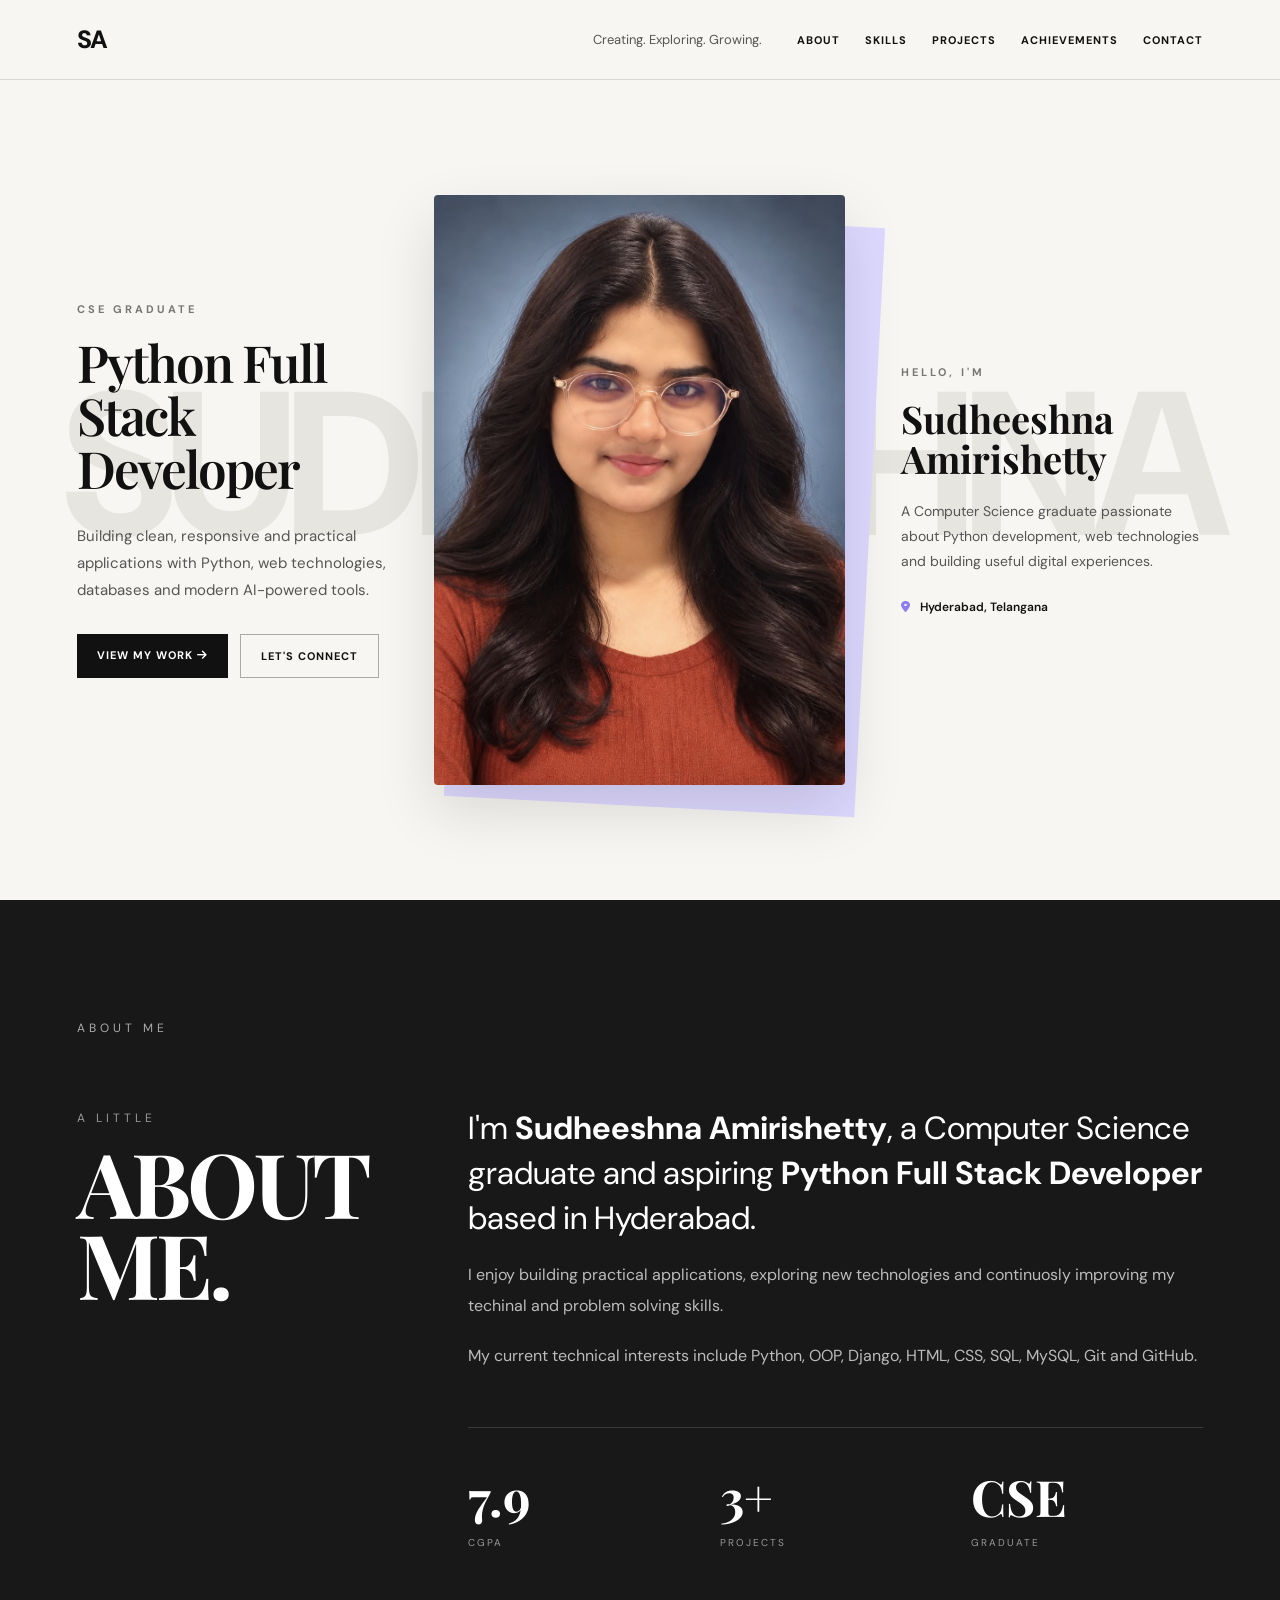
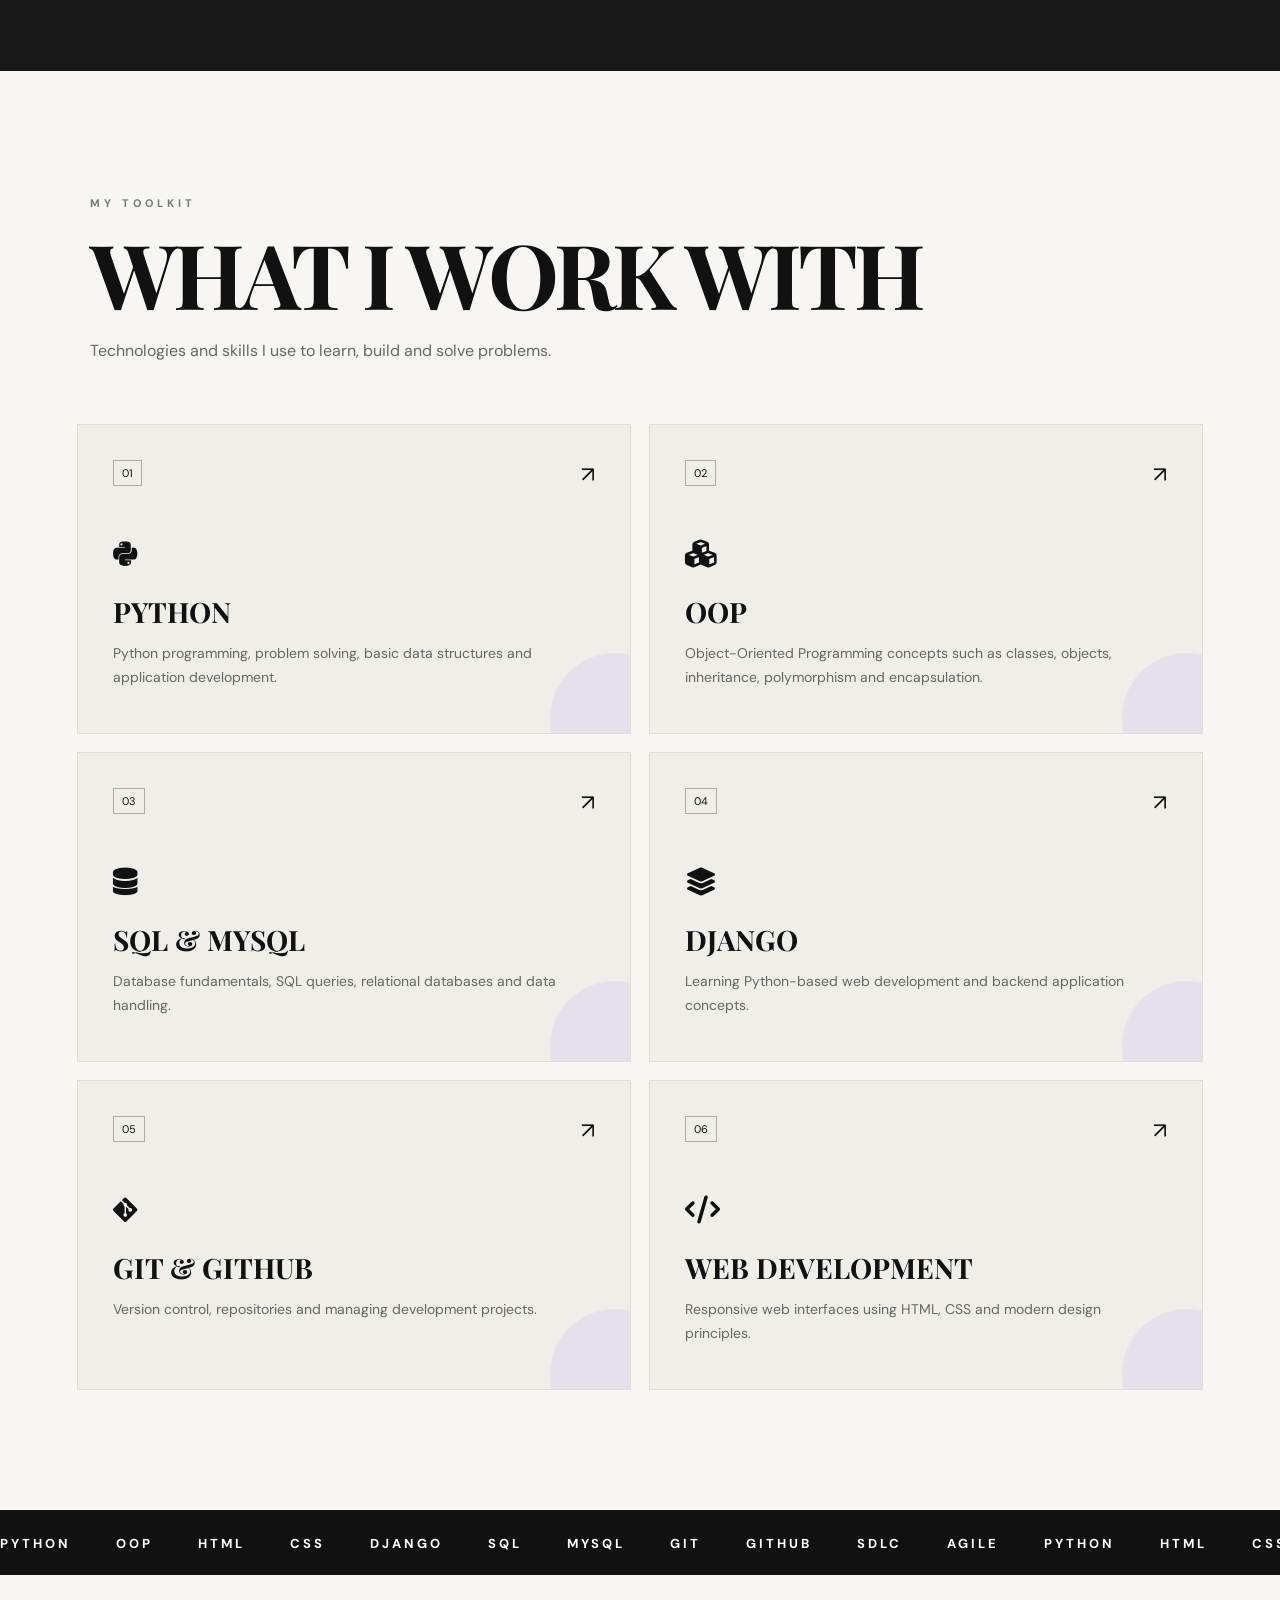
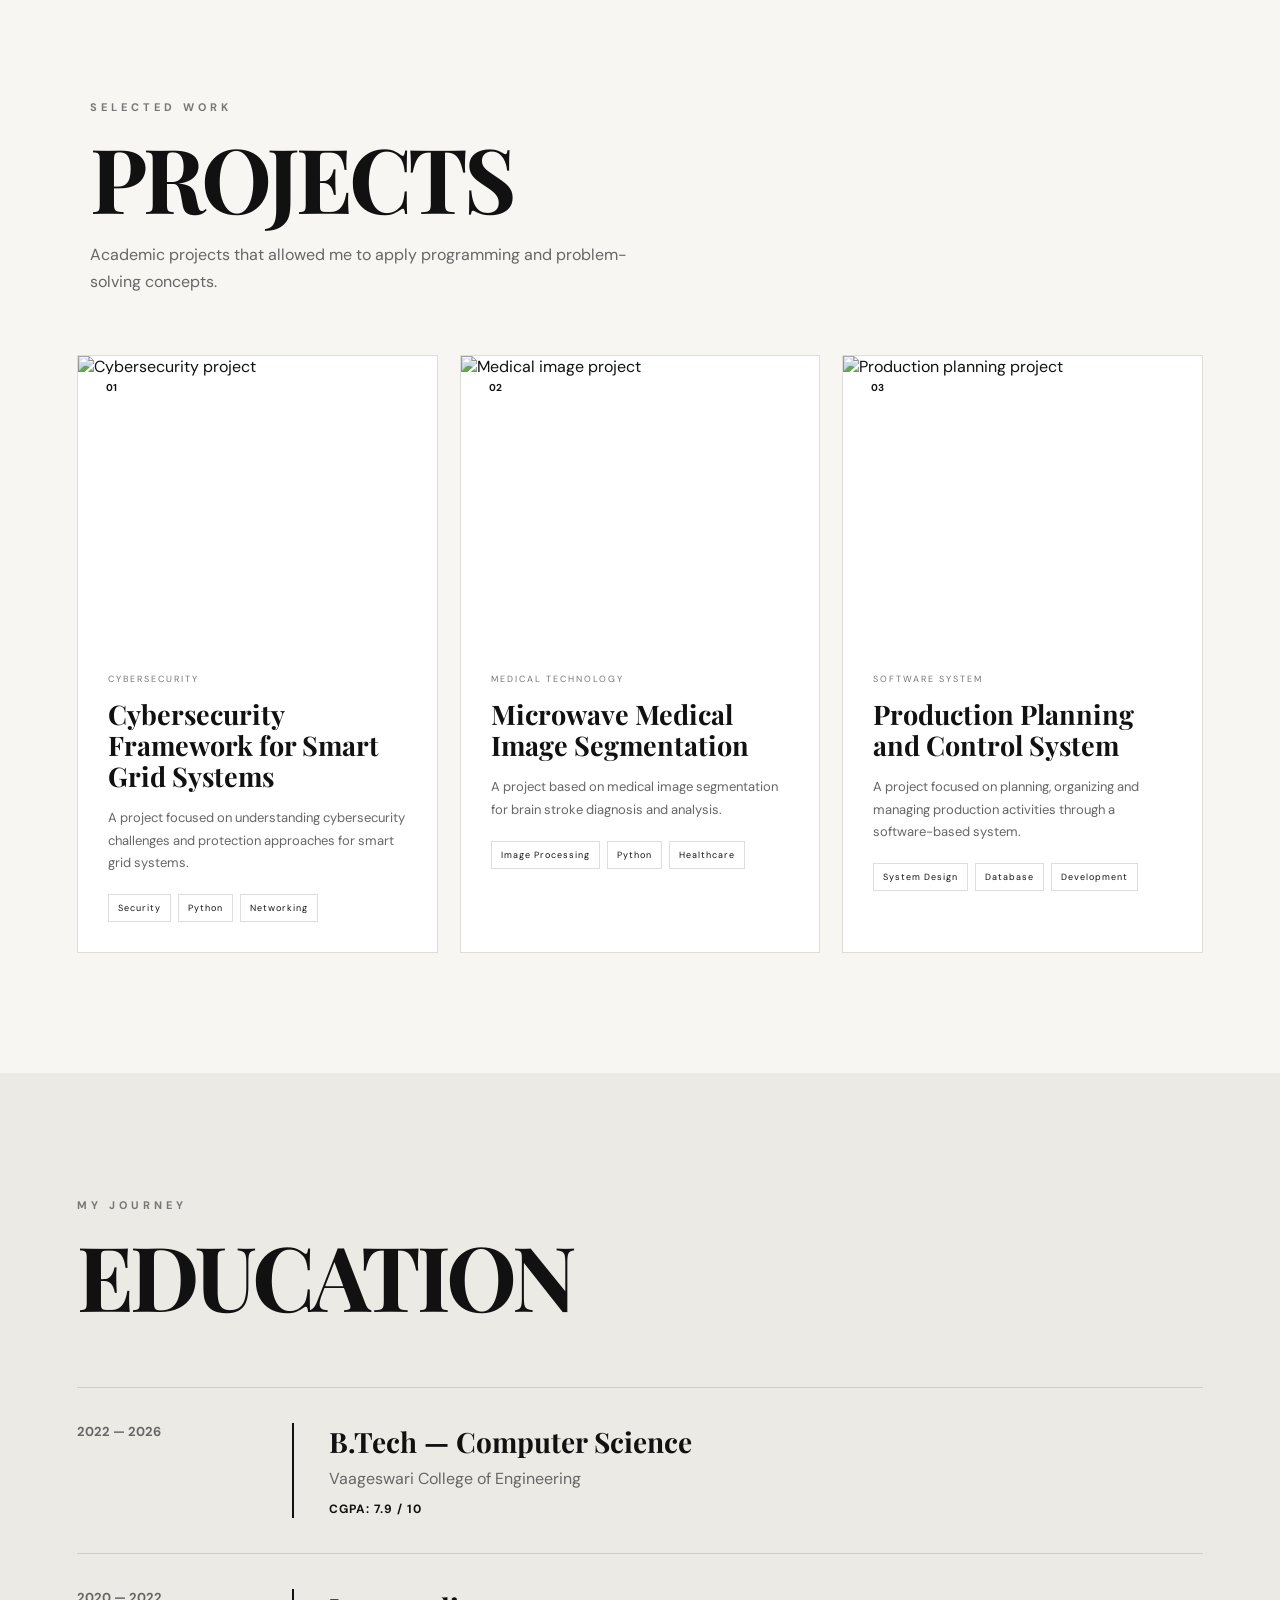
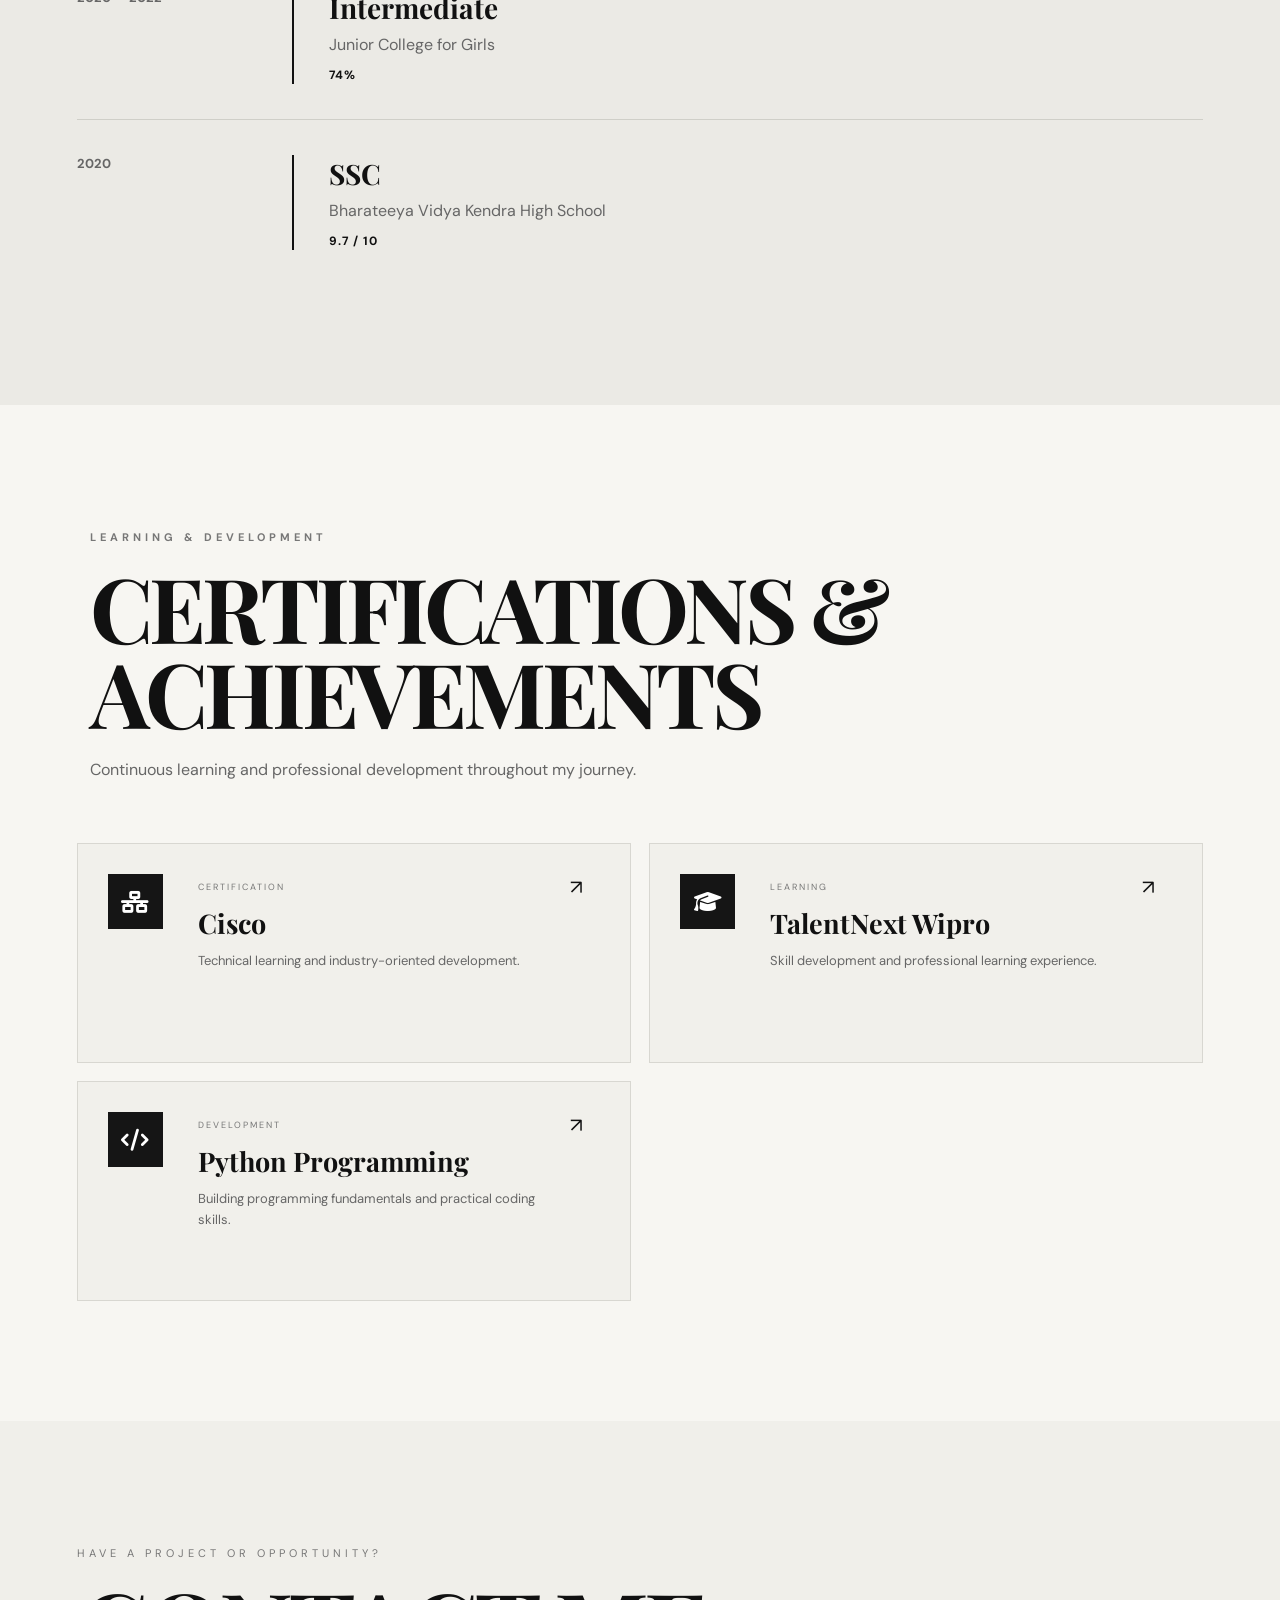
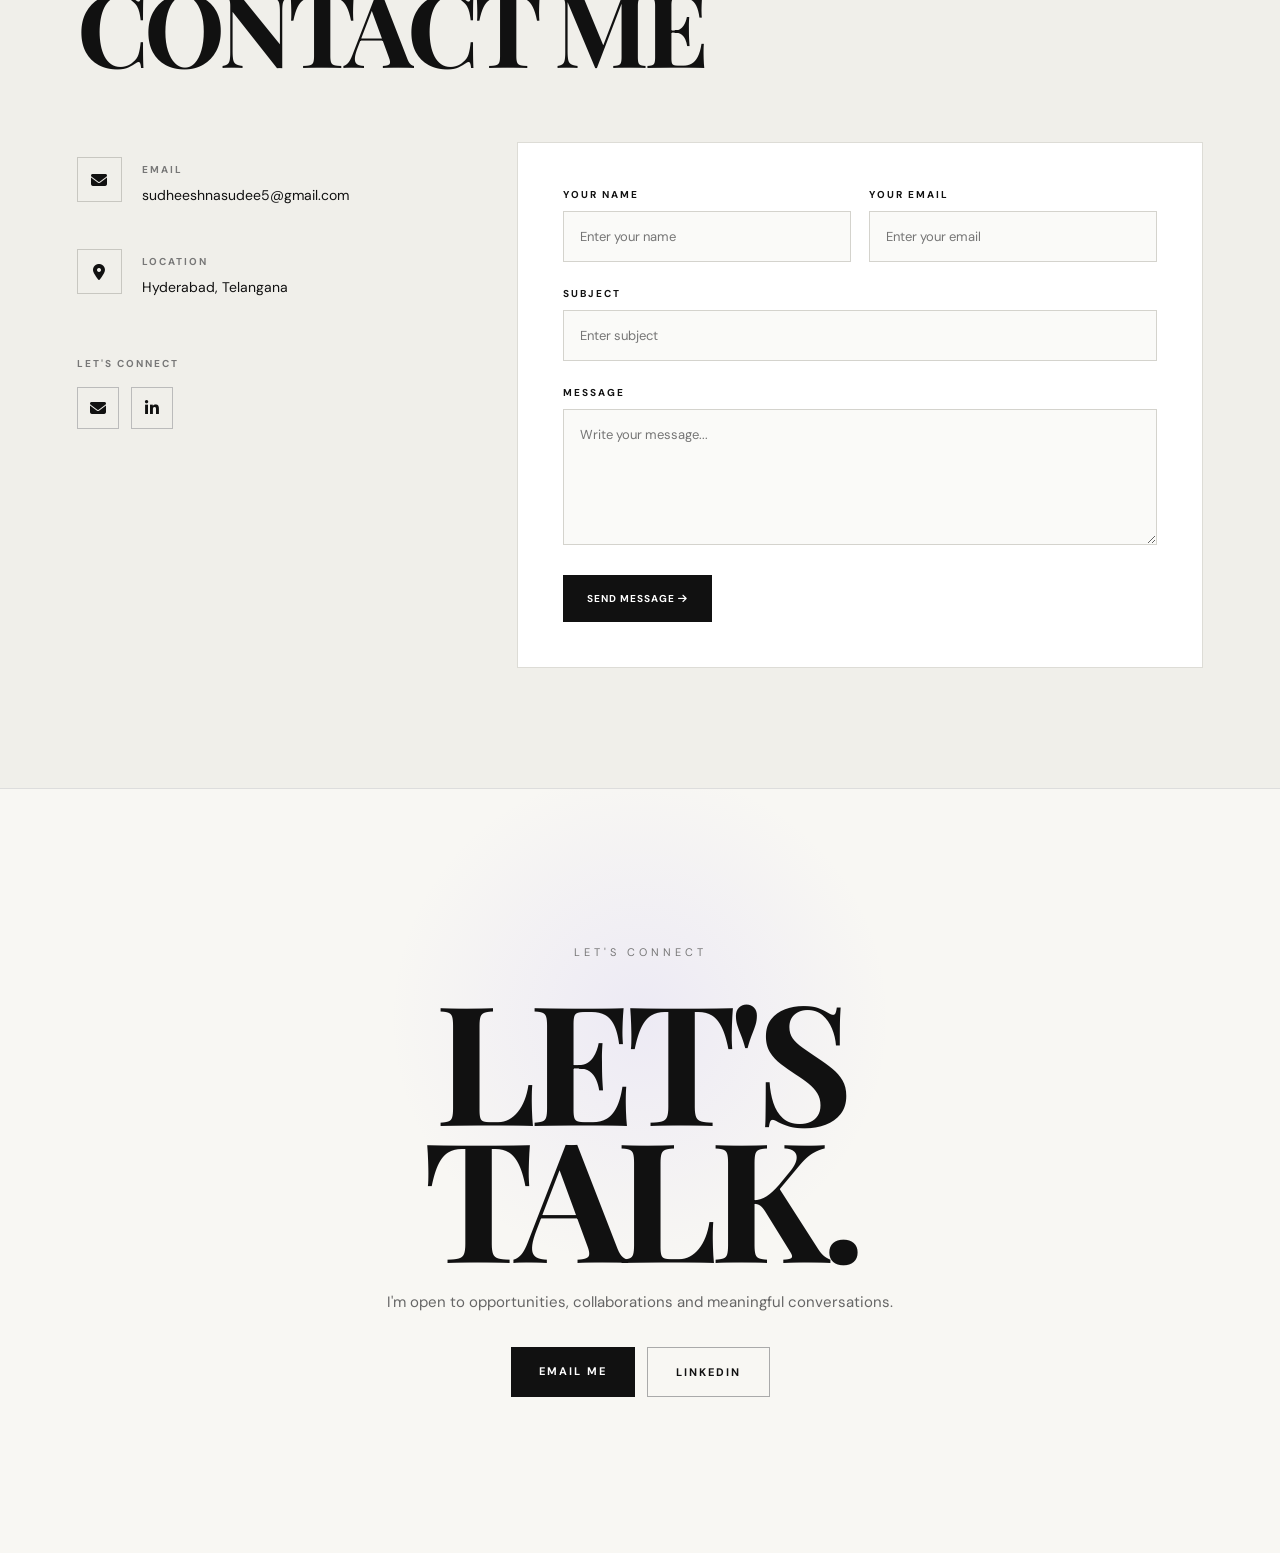
==== commit 379c8769: "Update index.html" ====
--- a/index.html
+++ b/index.html
@@ -156,7 +156,7 @@
 
         <div class="photo-decoration"></div>
 
-        <img src="images/profile.jpg"
+        <img src="profile.jpg"
              alt="Sudheeshna Amirishetty">
 
     </div>
